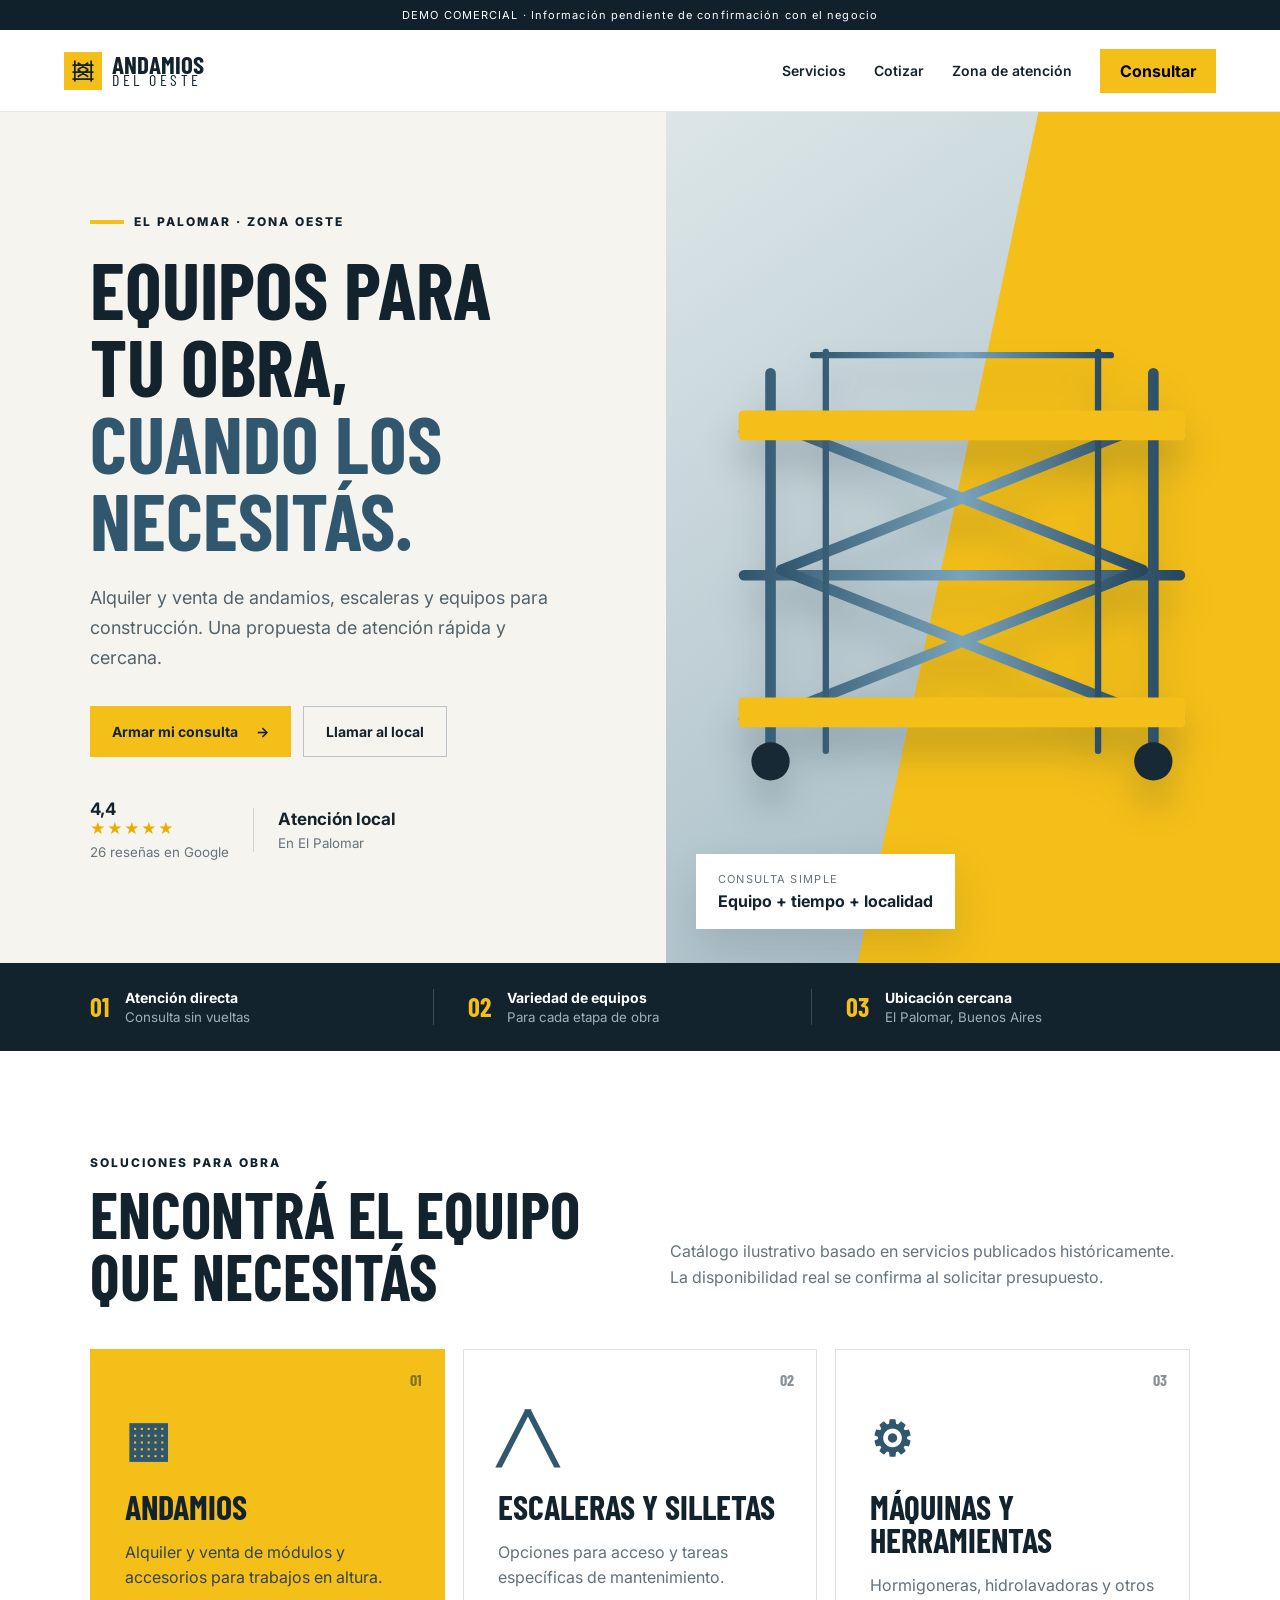
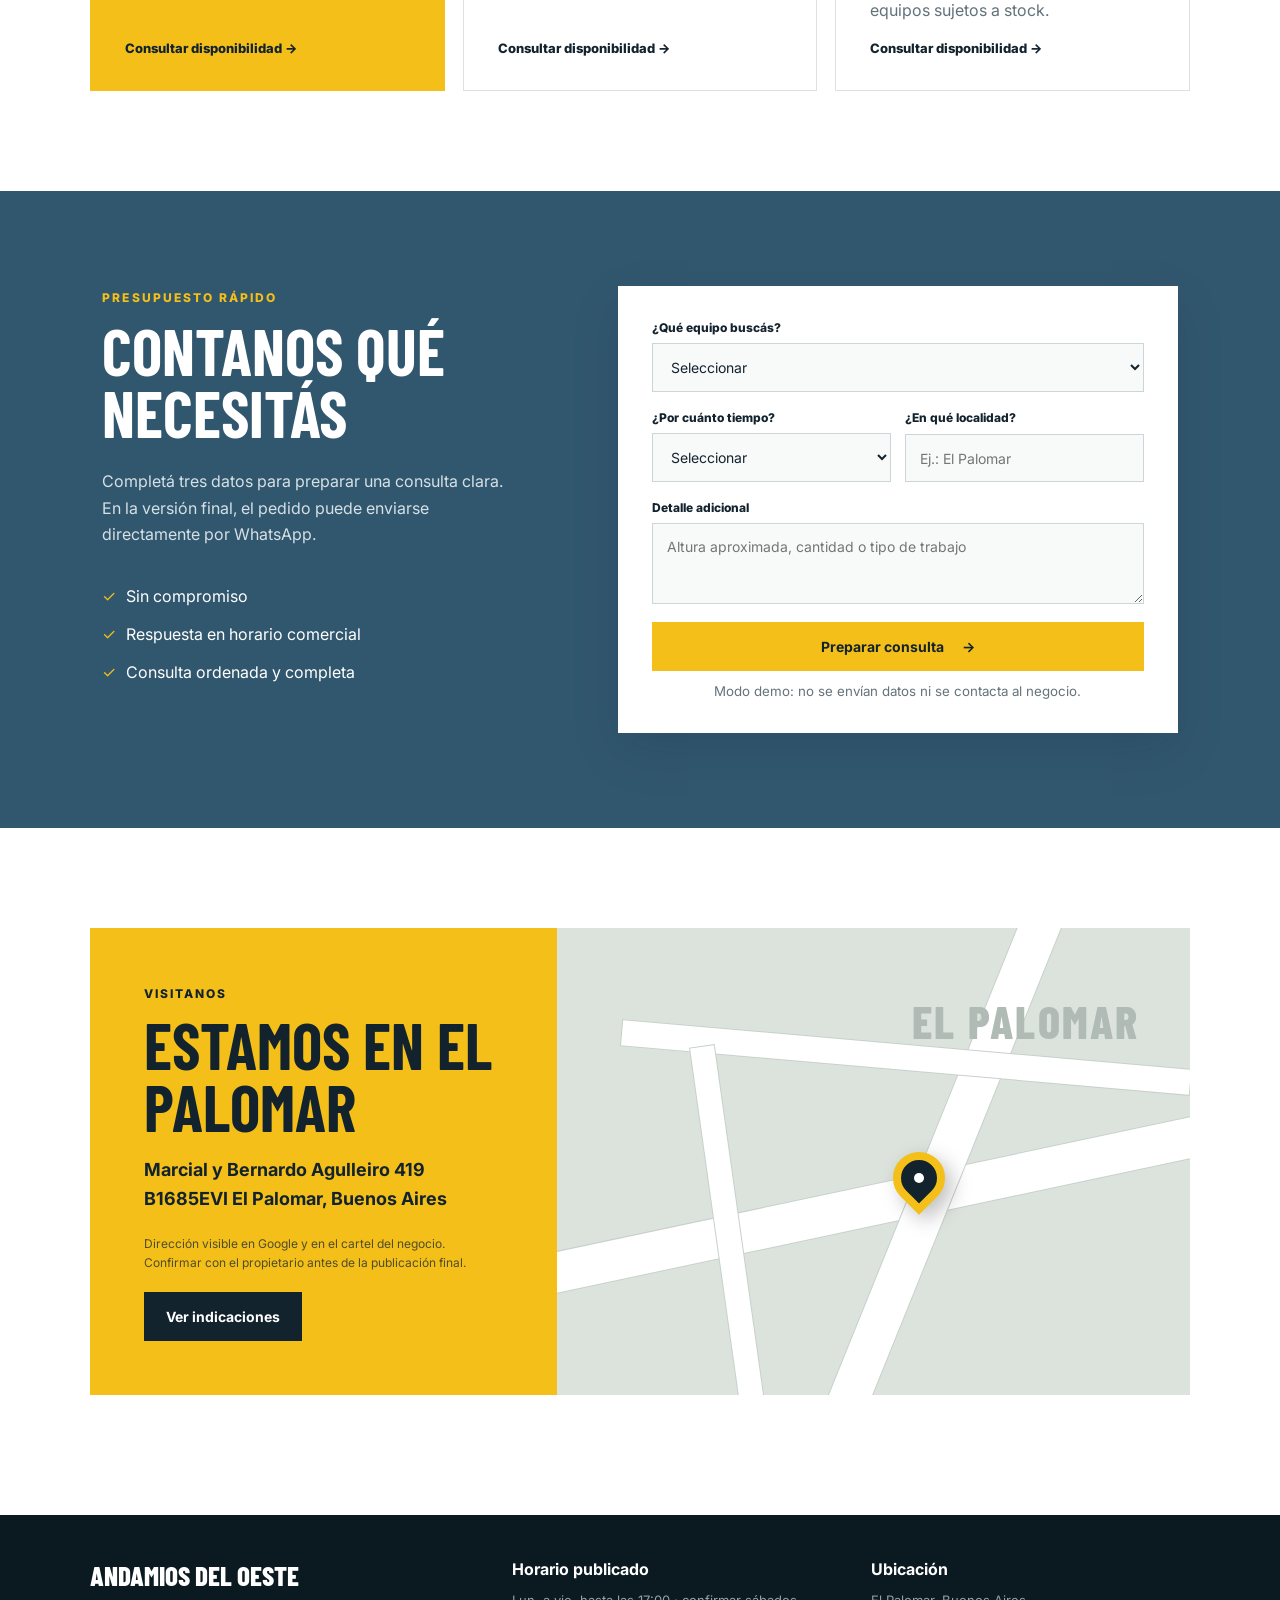
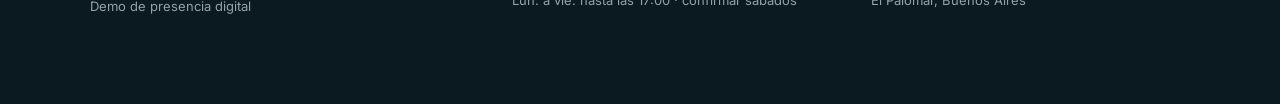
==== index.html @ 30270b1c "Crear demo comercial de Andamios del Oeste" ====
<!doctype html>
<html lang="es-AR">
<head>
  <meta charset="utf-8">
  <meta name="viewport" content="width=device-width, initial-scale=1">
  <meta name="description" content="Demo de sitio web para Andamios del Oeste: alquiler y venta de equipos para obra en El Palomar y Zona Oeste.">
  <meta name="robots" content="noindex,nofollow">
  <meta name="theme-color" content="#f4bf18">
  <title>Andamios del Oeste | Demo web</title>
  <link rel="preconnect" href="https://fonts.googleapis.com">
  <link rel="preconnect" href="https://fonts.gstatic.com" crossorigin>
  <link href="https://fonts.googleapis.com/css2?family=Barlow+Condensed:wght@600;700;800&family=Inter:wght@400;500;600;700;800&display=swap" rel="stylesheet">
  <link rel="stylesheet" href="styles.css">
</head>
<body>
  <div class="demo-strip">DEMO COMERCIAL · Información pendiente de confirmación con el negocio</div>
  <header class="site-header">
    <a class="brand" href="#inicio" aria-label="Andamios del Oeste, inicio">
      <span class="brand-mark" aria-hidden="true">
        <svg viewBox="0 0 48 48"><path d="M10 42V6m28 36V6M6 14h36M6 26h36M6 38h36M15 10l18 12M33 10 15 22M15 22l18 12M33 22 15 34"/></svg>
      </span>
      <span><strong>ANDAMIOS</strong><small>DEL OESTE</small></span>
    </a>
    <button class="menu-button" type="button" aria-expanded="false" aria-controls="nav">Menú</button>
    <nav id="nav" aria-label="Navegación principal">
      <a href="#servicios">Servicios</a>
      <a href="#cotizador">Cotizar</a>
      <a href="#zona">Zona de atención</a>
      <button class="nav-cta js-demo-contact" type="button">Consultar</button>
    </nav>
  </header>

  <main id="inicio">
    <section class="hero">
      <div class="hero-copy">
        <div class="eyebrow"><span></span> EL PALOMAR · ZONA OESTE</div>
        <h1>Equipos para tu obra, <em>cuando los necesitás.</em></h1>
        <p class="hero-lead">Alquiler y venta de andamios, escaleras y equipos para construcción. Una propuesta de atención rápida y cercana.</p>
        <div class="hero-actions">
          <a class="button primary" href="#cotizador">Armar mi consulta <span>→</span></a>
          <button class="button secondary js-demo-contact" type="button">Llamar al local</button>
        </div>
        <div class="trust-row">
          <div class="rating"><strong>4,4</strong><span class="stars" aria-label="4,4 de 5 estrellas">★★★★★</span><small>26 reseñas en Google</small></div>
          <div class="trust-divider"></div>
          <div><strong>Atención local</strong><small>En El Palomar</small></div>
        </div>
      </div>
      <div class="hero-visual" aria-label="Ilustración de estructura de andamios">
        <div class="yellow-panel"></div>
        <svg class="scaffold" viewBox="0 0 520 470" role="img" aria-label="Andamio modular ilustrado">
          <defs><linearGradient id="steel" x1="0" x2="1"><stop stop-color="#31576f"/><stop offset=".5" stop-color="#79a3ba"/><stop offset="1" stop-color="#26475d"/></linearGradient></defs>
          <g fill="none" stroke="url(#steel)" stroke-width="10" stroke-linecap="round" stroke-linejoin="round">
            <path d="M80 420V65M440 420V65M55 120h410M55 255h410M55 390h410"/>
            <path d="M90 115l340 135M430 115 90 250M90 250l340 135M430 250 90 385"/>
            <path d="M132 420V45M388 420V45M120 48h280" stroke-width="6"/>
          </g>
          <g fill="#182936"><circle cx="80" cy="430" r="18"/><circle cx="440" cy="430" r="18"/></g>
          <g fill="#f4bf18"><rect x="50" y="100" width="420" height="28" rx="4"/><rect x="50" y="370" width="420" height="28" rx="4"/></g>
        </svg>
        <div class="visual-card"><span>Consulta simple</span><strong>Equipo + tiempo + localidad</strong></div>
      </div>
    </section>

    <section class="proof-bar" aria-label="Beneficios">
      <div><b>01</b><span><strong>Atención directa</strong><small>Consulta sin vueltas</small></span></div>
      <div><b>02</b><span><strong>Variedad de equipos</strong><small>Para cada etapa de obra</small></span></div>
      <div><b>03</b><span><strong>Ubicación cercana</strong><small>El Palomar, Buenos Aires</small></span></div>
    </section>

    <section class="section services" id="servicios">
      <div class="section-heading">
        <div><span class="kicker">SOLUCIONES PARA OBRA</span><h2>Encontrá el equipo que necesitás</h2></div>
        <p>Catálogo ilustrativo basado en servicios publicados históricamente. La disponibilidad real se confirma al solicitar presupuesto.</p>
      </div>
      <div class="service-grid">
        <article class="service-card featured">
          <span class="service-number">01</span><div class="service-icon scaffold-mini" aria-hidden="true">▦</div>
          <h3>Andamios</h3><p>Alquiler y venta de módulos y accesorios para trabajos en altura.</p><a href="#cotizador">Consultar disponibilidad →</a>
        </article>
        <article class="service-card">
          <span class="service-number">02</span><div class="service-icon" aria-hidden="true">╱╲</div>
          <h3>Escaleras y silletas</h3><p>Opciones para acceso y tareas específicas de mantenimiento.</p><a href="#cotizador">Consultar disponibilidad →</a>
        </article>
        <article class="service-card">
          <span class="service-number">03</span><div class="service-icon" aria-hidden="true">⚙</div>
          <h3>Máquinas y herramientas</h3><p>Hormigoneras, hidrolavadoras y otros equipos sujetos a stock.</p><a href="#cotizador">Consultar disponibilidad →</a>
        </article>
      </div>
    </section>

    <section class="quote-section" id="cotizador">
      <div class="quote-intro">
        <span class="kicker light">PRESUPUESTO RÁPIDO</span>
        <h2>Contanos qué necesitás</h2>
        <p>Completá tres datos para preparar una consulta clara. En la versión final, el pedido puede enviarse directamente por WhatsApp.</p>
        <ul><li>Sin compromiso</li><li>Respuesta en horario comercial</li><li>Consulta ordenada y completa</li></ul>
      </div>
      <form class="quote-form" id="quote-form">
        <label>¿Qué equipo buscás?
          <select name="equipo" required><option value="">Seleccionar</option><option>Andamios</option><option>Escaleras o silletas</option><option>Hormigonera</option><option>Hidrolavadora</option><option>Otro equipo</option></select>
        </label>
        <div class="form-row">
          <label>¿Por cuánto tiempo?<select name="tiempo" required><option value="">Seleccionar</option><option>1 día</option><option>1 semana</option><option>15 días</option><option>1 mes</option><option>A definir</option></select></label>
          <label>¿En qué localidad?<input name="localidad" type="text" placeholder="Ej.: El Palomar" required></label>
        </div>
        <label>Detalle adicional <textarea name="detalle" rows="3" placeholder="Altura aproximada, cantidad o tipo de trabajo"></textarea></label>
        <button class="button primary wide" type="submit">Preparar consulta <span>→</span></button>
        <small class="form-note">Modo demo: no se envían datos ni se contacta al negocio.</small>
      </form>
    </section>

    <section class="section location" id="zona">
      <div class="location-card">
        <span class="kicker">VISITANOS</span><h2>Estamos en El Palomar</h2>
        <p class="address">Marcial y Bernardo Agulleiro 419<br>B1685EVI El Palomar, Buenos Aires</p>
        <p class="pending">Dirección visible en Google y en el cartel del negocio. Confirmar con el propietario antes de la publicación final.</p>
        <button class="button dark js-demo-contact" type="button">Ver indicaciones</button>
      </div>
      <div class="map-art" aria-hidden="true">
        <div class="road road-a"></div><div class="road road-b"></div><div class="road road-c"></div><div class="road road-d"></div>
        <div class="map-label">EL PALOMAR</div><div class="pin"><span></span></div>
      </div>
    </section>
  </main>

  <footer>
    <div class="footer-brand"><strong>ANDAMIOS DEL OESTE</strong><span>Demo de presencia digital</span></div>
    <div><strong>Horario publicado</strong><span>Lun. a vie. hasta las 17:00 · confirmar sábados</span></div>
    <div><strong>Ubicación</strong><span>El Palomar, Buenos Aires</span></div>
  </footer>

  <div class="sticky-contact"><span><strong>¿Necesitás un presupuesto?</strong><small>Prepará tu consulta en pocos pasos</small></span><a href="#cotizador">Cotizar ahora</a></div>

  <dialog id="demo-dialog">
    <button class="dialog-close" type="button" aria-label="Cerrar">×</button>
    <span class="dialog-icon">✓</span>
    <h2>Función lista para conectar</h2>
    <p>Esta es una demo. El teléfono, WhatsApp y las indicaciones se activan únicamente después de que el negocio confirme sus datos.</p>
    <button class="button dark dialog-ok" type="button">Entendido</button>
  </dialog>

  <script src="script.js"></script>
</body>
</html>
---- styles.css ----
:root{--yellow:#f4bf18;--yellow-2:#ffd84e;--ink:#13232e;--steel:#31576f;--muted:#65737c;--paper:#f6f4ee;--white:#fff;--line:#dce2e4;--shadow:0 18px 45px rgba(14,32,43,.13)}
*{box-sizing:border-box}html{scroll-behavior:smooth}body{margin:0;color:var(--ink);font-family:Inter,system-ui,sans-serif;background:#fff}.demo-strip{background:#10212c;color:#fff;text-align:center;font-size:11px;letter-spacing:.1em;padding:8px 16px}.site-header{height:82px;display:flex;align-items:center;justify-content:space-between;padding:0 clamp(20px,5vw,72px);border-bottom:1px solid #e7e7e7;position:sticky;top:0;background:rgba(255,255,255,.96);backdrop-filter:blur(12px);z-index:20}.brand{display:flex;align-items:center;gap:10px;text-decoration:none;color:var(--ink);line-height:.8}.brand-mark{width:38px;height:38px;background:var(--yellow);display:grid;place-items:center}.brand-mark svg{width:28px;fill:none;stroke:var(--ink);stroke-width:3}.brand strong{font-family:"Barlow Condensed";font-size:25px;display:block}.brand small{font-family:"Barlow Condensed";font-size:16px;letter-spacing:.22em}.site-header nav{display:flex;align-items:center;gap:28px}.site-header nav a{text-decoration:none;color:var(--ink);font-size:14px;font-weight:600}.nav-cta,.menu-button{border:0;font:inherit;font-weight:700;cursor:pointer}.nav-cta{background:var(--yellow);padding:12px 20px}.menu-button{display:none;background:transparent}.hero{min-height:610px;display:grid;grid-template-columns:1.04fr .96fr;background:var(--paper);overflow:hidden}.hero-copy{padding:clamp(60px,8vw,105px) clamp(24px,7vw,110px)}.eyebrow,.kicker{font-size:12px;font-weight:800;letter-spacing:.17em}.eyebrow{display:flex;align-items:center;gap:10px}.eyebrow span{width:34px;height:4px;background:var(--yellow)}h1,h2,h3{font-family:"Barlow Condensed",sans-serif;margin:0;line-height:.97}h1{font-size:clamp(58px,6.2vw,92px);max-width:760px;margin:22px 0 24px;text-transform:uppercase}h1 em{display:block;color:var(--steel);font-style:normal}.hero-lead{font-size:18px;line-height:1.65;color:#52636d;max-width:620px}.hero-actions{display:flex;gap:12px;margin:34px 0}.button{display:inline-flex;justify-content:center;align-items:center;gap:18px;border:0;padding:16px 22px;text-decoration:none;font:700 14px Inter;color:var(--ink);cursor:pointer;transition:.2s transform,.2s box-shadow}.button:hover{transform:translateY(-2px);box-shadow:0 8px 18px rgba(16,33,44,.15)}.primary{background:var(--yellow)}.secondary{background:transparent;border:1px solid #bac4c8}.dark{background:var(--ink);color:#fff}.wide{width:100%}.trust-row{display:flex;align-items:center;gap:24px;margin-top:42px}.trust-row div{display:grid}.trust-row strong{font-size:17px}.trust-row small{color:var(--muted);margin-top:6px}.stars{color:#e9ad00;letter-spacing:1px;font-size:15px}.trust-divider{width:1px;height:44px!important;background:#cfd5d7}.hero-visual{position:relative;min-height:610px;background:linear-gradient(145deg,#dce6e8,#9db4bf);overflow:hidden}.yellow-panel{position:absolute;width:72%;height:120%;right:-18%;top:-10%;background:var(--yellow);transform:skewX(-12deg)}.scaffold{position:absolute;z-index:2;width:min(90%,560px);left:50%;top:52%;transform:translate(-52%,-50%);filter:drop-shadow(0 24px 18px rgba(21,43,54,.23))}.visual-card{position:absolute;z-index:3;bottom:34px;left:30px;background:white;padding:18px 22px;box-shadow:var(--shadow);display:grid}.visual-card span{font-size:11px;color:var(--muted);text-transform:uppercase;letter-spacing:.12em}.visual-card strong{margin-top:5px}.proof-bar{display:grid;grid-template-columns:repeat(3,1fr);background:var(--ink);color:white;padding:26px clamp(24px,7vw,110px);gap:34px}.proof-bar>div{display:flex;gap:16px;align-items:center;border-right:1px solid #3c4c56}.proof-bar>div:last-child{border:0}.proof-bar b{font-family:"Barlow Condensed";font-size:26px;color:var(--yellow)}.proof-bar span{display:grid}.proof-bar strong{font-size:14px}.proof-bar small{color:#9fb0b8;margin-top:3px}.section{padding:100px clamp(24px,7vw,110px)}.section-heading{display:flex;justify-content:space-between;align-items:end;gap:50px;margin-bottom:42px}.section-heading h2,.quote-intro h2,.location h2{font-size:clamp(46px,5vw,68px);text-transform:uppercase;margin-top:12px}.section-heading p{max-width:520px;color:var(--muted);line-height:1.65}.service-grid{display:grid;grid-template-columns:repeat(3,1fr);gap:18px}.service-card{position:relative;border:1px solid var(--line);padding:34px;min-height:330px;display:flex;flex-direction:column}.service-card.featured{background:var(--yellow);border-color:var(--yellow)}.service-number{position:absolute;top:20px;right:22px;font:700 16px "Barlow Condensed";opacity:.5}.service-icon{font:700 48px "Barlow Condensed";margin:24px 0;color:var(--steel)}.service-card h3{font-size:34px;text-transform:uppercase}.service-card p{color:#62717a;line-height:1.6}.service-card.featured p{color:#34454e}.service-card a{margin-top:auto;color:var(--ink);font-size:13px;font-weight:800;text-decoration:none}.quote-section{display:grid;grid-template-columns:.85fr 1.15fr;gap:8vw;padding:95px clamp(24px,8vw,130px);background:var(--steel);color:#fff}.light{color:var(--yellow)}.quote-intro h2{margin:14px 0 24px}.quote-intro p{color:#d6e0e5;line-height:1.65}.quote-intro ul{list-style:none;padding:0;margin-top:30px}.quote-intro li{padding:9px 0}.quote-intro li:before{content:"✓";color:var(--yellow);margin-right:10px}.quote-form{background:#fff;color:var(--ink);padding:34px;box-shadow:var(--shadow)}.quote-form label{display:grid;gap:8px;font-size:12px;font-weight:800;margin-bottom:18px}.quote-form input,.quote-form select,.quote-form textarea{width:100%;padding:14px;border:1px solid #ccd5d9;background:#f8faf9;font:14px Inter;color:var(--ink);border-radius:0}.quote-form input:focus,.quote-form select:focus,.quote-form textarea:focus{outline:3px solid rgba(244,191,24,.35);border-color:#c49600}.form-row{display:grid;grid-template-columns:1fr 1fr;gap:14px}.form-note{display:block;text-align:center;color:var(--muted);margin-top:12px}.location{display:grid;grid-template-columns:.85fr 1.15fr;padding-bottom:120px}.location-card{padding:54px;background:var(--yellow)}.address{font-size:18px;line-height:1.6;font-weight:700}.pending{font-size:12px;line-height:1.6;opacity:.73;margin:20px 0}.map-art{min-height:430px;background:#dbe3dc;position:relative;overflow:hidden}.road{position:absolute;background:#fff;box-shadow:0 0 0 1px #c7d1cb}.road-a{width:120%;height:40px;top:55%;left:-10%;transform:rotate(-12deg)}.road-b{width:40px;height:120%;left:58%;top:-10%;transform:rotate(22deg)}.road-c{width:90%;height:25px;top:25%;left:10%;transform:rotate(5deg)}.road-d{width:24px;height:80%;left:25%;top:25%;transform:rotate(-8deg)}.map-label{position:absolute;right:8%;top:14%;font:800 46px "Barlow Condensed";color:#afbbb4;letter-spacing:.05em}.pin{position:absolute;left:53%;top:48%;width:52px;height:52px;background:var(--ink);border:8px solid var(--yellow);border-radius:50% 50% 50% 0;transform:rotate(-45deg);box-shadow:0 10px 20px rgba(0,0,0,.25)}.pin span{position:absolute;width:10px;height:10px;background:#fff;border-radius:50%;left:13px;top:13px}footer{display:grid;grid-template-columns:1.2fr 1fr 1fr;gap:40px;background:#0b1921;color:#fff;padding:44px clamp(24px,7vw,110px) 90px}footer div{display:grid;gap:7px}footer span{color:#91a2aa;font-size:13px}.footer-brand strong{font:800 27px "Barlow Condensed"}.sticky-contact{display:none}dialog{border:0;padding:40px;max-width:470px;text-align:center;box-shadow:0 24px 90px rgba(0,0,0,.35)}dialog::backdrop{background:rgba(7,20,28,.75)}.dialog-close{position:absolute;right:12px;top:8px;border:0;background:none;font-size:28px;cursor:pointer}.dialog-icon{display:grid;place-items:center;margin:0 auto 20px;width:54px;height:54px;background:var(--yellow);border-radius:50%;font-size:26px;font-weight:800}dialog h2{font-size:38px;text-transform:uppercase}dialog p{color:var(--muted);line-height:1.6}.dialog-ok{margin-top:10px}
@media(max-width:850px){.site-header{height:68px}.menu-button{display:block}.site-header nav{display:none;position:absolute;top:68px;left:0;right:0;background:white;padding:20px;box-shadow:var(--shadow);align-items:stretch;flex-direction:column;gap:16px}.site-header nav.open{display:flex}.hero{grid-template-columns:1fr}.hero-copy{padding:58px 24px 46px}.hero-visual{min-height:410px}.proof-bar{grid-template-columns:1fr;padding:22px 24px;gap:18px}.proof-bar>div{border-right:0;border-bottom:1px solid #3c4c56;padding-bottom:16px}.proof-bar>div:last-child{border:0;padding-bottom:0}.section{padding:72px 20px}.section-heading{display:block}.section-heading p{margin-top:20px}.service-grid{grid-template-columns:1fr}.quote-section{grid-template-columns:1fr;padding:72px 20px}.location{grid-template-columns:1fr}.location-card{padding:40px 28px}.map-art{min-height:310px}footer{grid-template-columns:1fr;padding:42px 24px 100px}.sticky-contact{position:fixed;z-index:19;bottom:0;left:0;right:0;display:flex;justify-content:space-between;align-items:center;background:#fff;padding:10px 14px;box-shadow:0 -7px 24px rgba(0,0,0,.14)}.sticky-contact span{display:grid;font-size:12px}.sticky-contact small{color:var(--muted);margin-top:2px}.sticky-contact a{background:var(--yellow);padding:12px 15px;color:var(--ink);text-decoration:none;font-size:12px;font-weight:800}.form-row{grid-template-columns:1fr}.hero-actions{flex-direction:column}.button{width:100%}h1{font-size:58px}.trust-row{gap:14px}.map-label{font-size:34px}}
@media(max-width:420px){.brand strong{font-size:21px}.brand small{font-size:13px}.brand-mark{width:34px;height:34px}.demo-strip{font-size:9px}.quote-form{padding:24px 18px}.location h2,.quote-intro h2,.section-heading h2{font-size:46px}}
@media(prefers-reduced-motion:reduce){html{scroll-behavior:auto}.button{transition:none}}
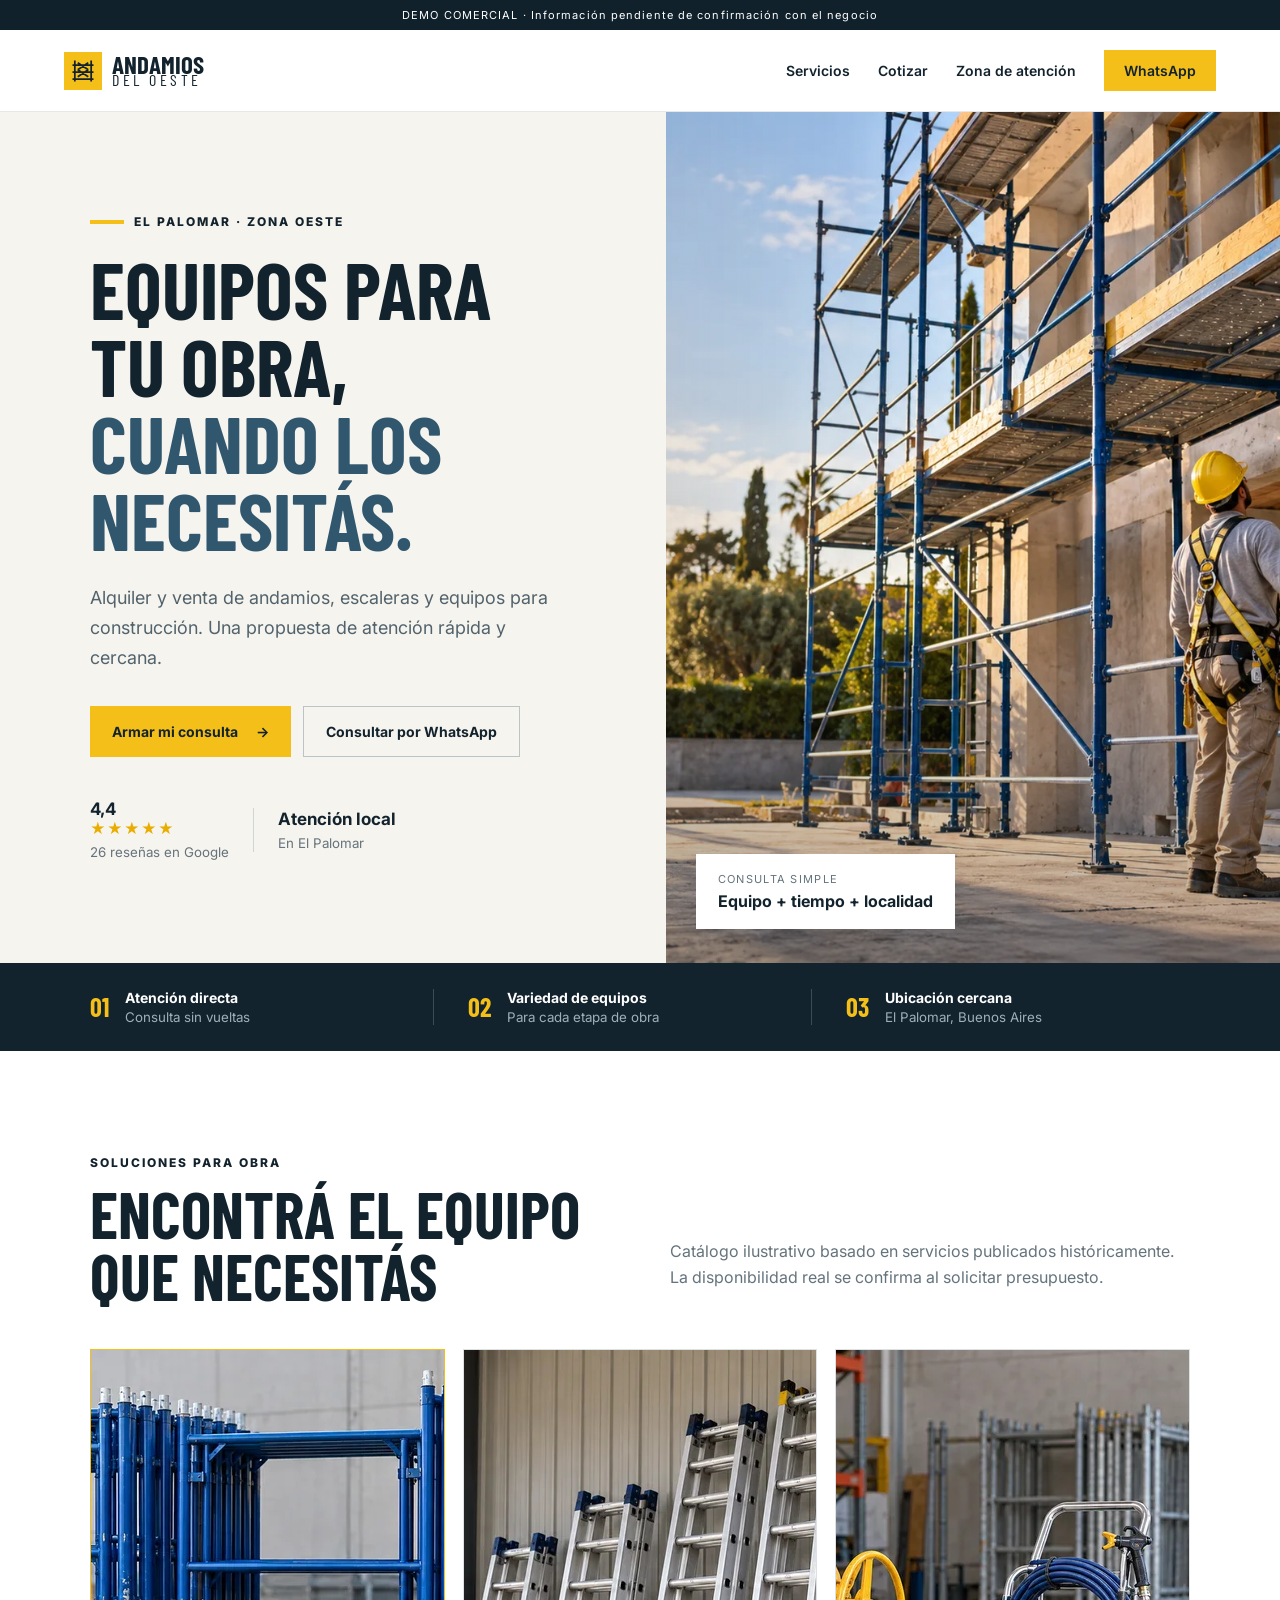
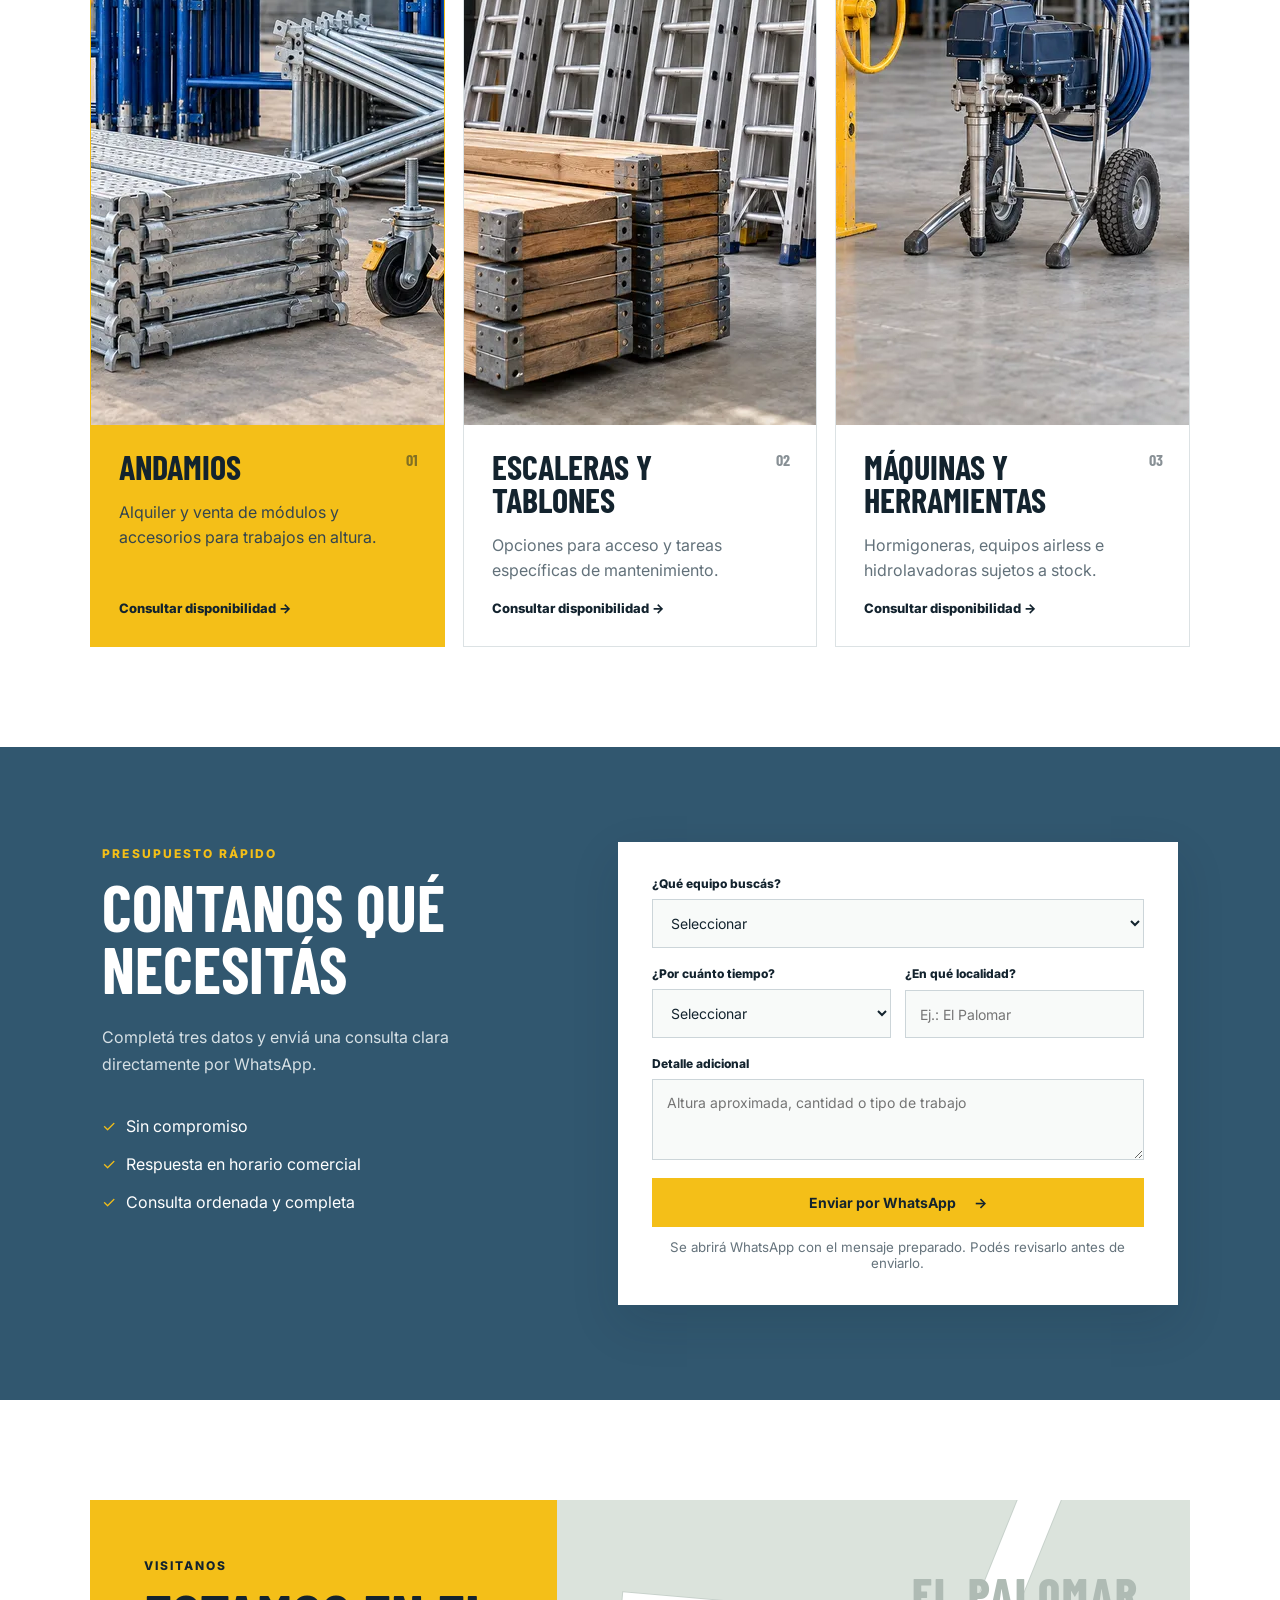
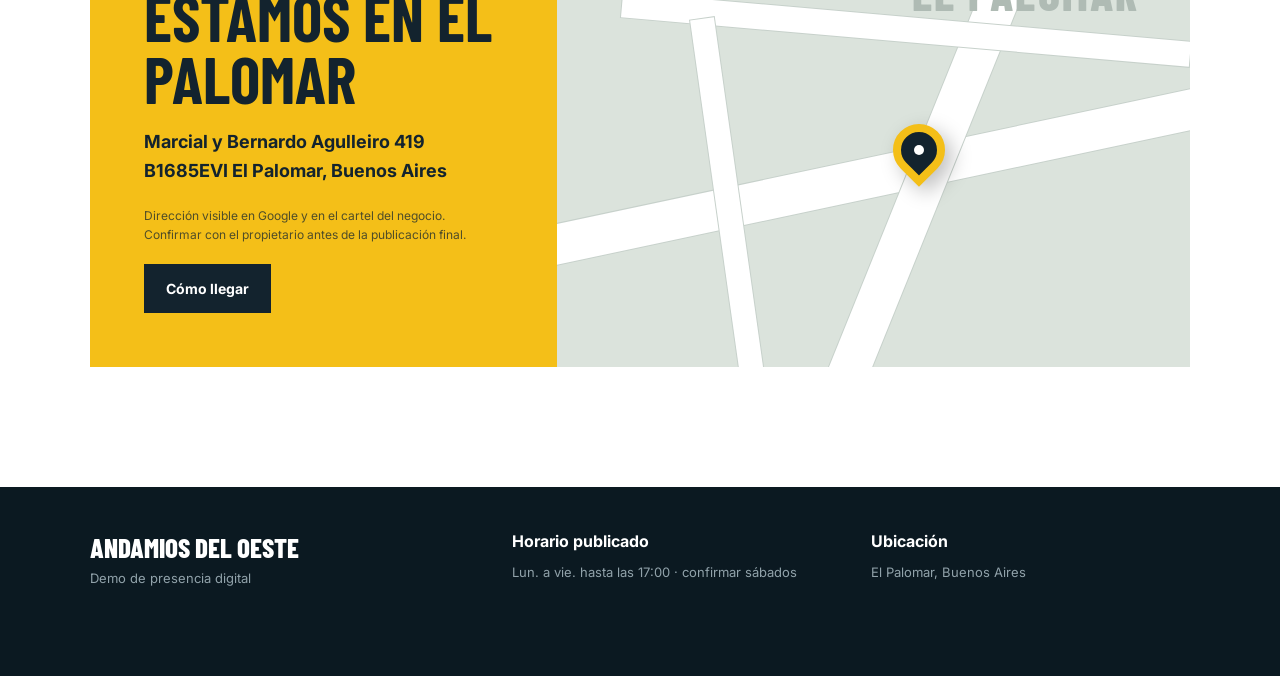
==== commit 05a0ab47: "Mejorar demo con imágenes y WhatsApp autorizado" ====
--- a/index.html
+++ b/index.html
@@ -26,7 +26,7 @@
       <a href="#servicios">Servicios</a>
       <a href="#cotizador">Cotizar</a>
       <a href="#zona">Zona de atención</a>
-      <button class="nav-cta js-demo-contact" type="button">Consultar</button>
+      <a class="nav-cta whatsapp-link" href="https://wa.me/5491133786768?text=Hola%2C%20quisiera%20consultar%20por%20el%20alquiler%20de%20equipos." target="_blank" rel="noopener">WhatsApp</a>
     </nav>
   </header>
 
@@ -38,7 +38,7 @@
         <p class="hero-lead">Alquiler y venta de andamios, escaleras y equipos para construcción. Una propuesta de atención rápida y cercana.</p>
         <div class="hero-actions">
           <a class="button primary" href="#cotizador">Armar mi consulta <span>→</span></a>
-          <button class="button secondary js-demo-contact" type="button">Llamar al local</button>
+          <a class="button secondary whatsapp-link" href="https://wa.me/5491133786768?text=Hola%2C%20quisiera%20consultar%20por%20el%20alquiler%20de%20equipos." target="_blank" rel="noopener">Consultar por WhatsApp</a>
         </div>
         <div class="trust-row">
           <div class="rating"><strong>4,4</strong><span class="stars" aria-label="4,4 de 5 estrellas">★★★★★</span><small>26 reseñas en Google</small></div>
@@ -46,18 +46,9 @@
           <div><strong>Atención local</strong><small>En El Palomar</small></div>
         </div>
       </div>
-      <div class="hero-visual" aria-label="Ilustración de estructura de andamios">
-        <div class="yellow-panel"></div>
-        <svg class="scaffold" viewBox="0 0 520 470" role="img" aria-label="Andamio modular ilustrado">
-          <defs><linearGradient id="steel" x1="0" x2="1"><stop stop-color="#31576f"/><stop offset=".5" stop-color="#79a3ba"/><stop offset="1" stop-color="#26475d"/></linearGradient></defs>
-          <g fill="none" stroke="url(#steel)" stroke-width="10" stroke-linecap="round" stroke-linejoin="round">
-            <path d="M80 420V65M440 420V65M55 120h410M55 255h410M55 390h410"/>
-            <path d="M90 115l340 135M430 115 90 250M90 250l340 135M430 250 90 385"/>
-            <path d="M132 420V45M388 420V45M120 48h280" stroke-width="6"/>
-          </g>
-          <g fill="#182936"><circle cx="80" cy="430" r="18"/><circle cx="440" cy="430" r="18"/></g>
-          <g fill="#f4bf18"><rect x="50" y="100" width="420" height="28" rx="4"/><rect x="50" y="370" width="420" height="28" rx="4"/></g>
-        </svg>
+      <div class="hero-visual">
+        <img src="assets/images/hero-andamios.webp" alt="Andamio modular instalado junto a una obra, con operario usando equipo de seguridad" width="1400" height="1050" fetchpriority="high">
+        <div class="hero-shade"></div>
         <div class="visual-card"><span>Consulta simple</span><strong>Equipo + tiempo + localidad</strong></div>
       </div>
     </section>
@@ -75,16 +66,19 @@
       </div>
       <div class="service-grid">
         <article class="service-card featured">
-          <span class="service-number">01</span><div class="service-icon scaffold-mini" aria-hidden="true">▦</div>
-          <h3>Andamios</h3><p>Alquiler y venta de módulos y accesorios para trabajos en altura.</p><a href="#cotizador">Consultar disponibilidad →</a>
+          <img src="assets/images/andamios-equipos.webp" alt="Marcos, plataformas, crucetas y ruedas de andamios preparados para alquiler" width="900" height="675" loading="lazy">
+          <div class="service-card-body"><span class="service-number">01</span>
+          <h3>Andamios</h3><p>Alquiler y venta de módulos y accesorios para trabajos en altura.</p><a href="#cotizador">Consultar disponibilidad →</a></div>
         </article>
         <article class="service-card">
-          <span class="service-number">02</span><div class="service-icon" aria-hidden="true">╱╲</div>
-          <h3>Escaleras y silletas</h3><p>Opciones para acceso y tareas específicas de mantenimiento.</p><a href="#cotizador">Consultar disponibilidad →</a>
+          <img src="assets/images/escaleras-tablones.webp" alt="Escaleras profesionales y tablones de obra ordenados en depósito" width="900" height="675" loading="lazy">
+          <div class="service-card-body"><span class="service-number">02</span>
+          <h3>Escaleras y tablones</h3><p>Opciones para acceso y tareas específicas de mantenimiento.</p><a href="#cotizador">Consultar disponibilidad →</a></div>
         </article>
         <article class="service-card">
-          <span class="service-number">03</span><div class="service-icon" aria-hidden="true">⚙</div>
-          <h3>Máquinas y herramientas</h3><p>Hormigoneras, hidrolavadoras y otros equipos sujetos a stock.</p><a href="#cotizador">Consultar disponibilidad →</a>
+          <img src="assets/images/maquinas-herramientas.webp" alt="Hormigonera, equipo airless e hidrolavadora listos para alquilar" width="900" height="675" loading="lazy">
+          <div class="service-card-body"><span class="service-number">03</span>
+          <h3>Máquinas y herramientas</h3><p>Hormigoneras, equipos airless e hidrolavadoras sujetos a stock.</p><a href="#cotizador">Consultar disponibilidad →</a></div>
         </article>
       </div>
     </section>
@@ -93,7 +87,7 @@
       <div class="quote-intro">
         <span class="kicker light">PRESUPUESTO RÁPIDO</span>
         <h2>Contanos qué necesitás</h2>
-        <p>Completá tres datos para preparar una consulta clara. En la versión final, el pedido puede enviarse directamente por WhatsApp.</p>
+        <p>Completá tres datos y enviá una consulta clara directamente por WhatsApp.</p>
         <ul><li>Sin compromiso</li><li>Respuesta en horario comercial</li><li>Consulta ordenada y completa</li></ul>
       </div>
       <form class="quote-form" id="quote-form">
@@ -105,8 +99,8 @@
           <label>¿En qué localidad?<input name="localidad" type="text" placeholder="Ej.: El Palomar" required></label>
         </div>
         <label>Detalle adicional <textarea name="detalle" rows="3" placeholder="Altura aproximada, cantidad o tipo de trabajo"></textarea></label>
-        <button class="button primary wide" type="submit">Preparar consulta <span>→</span></button>
-        <small class="form-note">Modo demo: no se envían datos ni se contacta al negocio.</small>
+        <button class="button primary wide" type="submit">Enviar por WhatsApp <span>→</span></button>
+        <small class="form-note">Se abrirá WhatsApp con el mensaje preparado. Podés revisarlo antes de enviarlo.</small>
       </form>
     </section>
 
@@ -115,7 +109,7 @@
         <span class="kicker">VISITANOS</span><h2>Estamos en El Palomar</h2>
         <p class="address">Marcial y Bernardo Agulleiro 419<br>B1685EVI El Palomar, Buenos Aires</p>
         <p class="pending">Dirección visible en Google y en el cartel del negocio. Confirmar con el propietario antes de la publicación final.</p>
-        <button class="button dark js-demo-contact" type="button">Ver indicaciones</button>
+        <a class="button dark" href="https://www.google.com/maps/search/?api=1&amp;query=Marcial%20y%20Bernardo%20Agulleiro%20419%2C%20El%20Palomar%2C%20Buenos%20Aires" target="_blank" rel="noopener">Cómo llegar</a>
       </div>
       <div class="map-art" aria-hidden="true">
         <div class="road road-a"></div><div class="road road-b"></div><div class="road road-c"></div><div class="road road-d"></div>
@@ -130,15 +124,7 @@
     <div><strong>Ubicación</strong><span>El Palomar, Buenos Aires</span></div>
   </footer>
 
-  <div class="sticky-contact"><span><strong>¿Necesitás un presupuesto?</strong><small>Prepará tu consulta en pocos pasos</small></span><a href="#cotizador">Cotizar ahora</a></div>
-
-  <dialog id="demo-dialog">
-    <button class="dialog-close" type="button" aria-label="Cerrar">×</button>
-    <span class="dialog-icon">✓</span>
-    <h2>Función lista para conectar</h2>
-    <p>Esta es una demo. El teléfono, WhatsApp y las indicaciones se activan únicamente después de que el negocio confirme sus datos.</p>
-    <button class="button dark dialog-ok" type="button">Entendido</button>
-  </dialog>
+  <div class="sticky-contact"><span><strong>¿Necesitás un presupuesto?</strong><small>Escribinos por WhatsApp</small></span><a class="whatsapp-link" href="https://wa.me/5491133786768?text=Hola%2C%20quisiera%20consultar%20por%20el%20alquiler%20de%20equipos." target="_blank" rel="noopener">Consultar</a></div>
 
   <script src="script.js"></script>
 </body>
--- a/styles.css
+++ b/styles.css
@@ -3,3 +3,18 @@
 @media(max-width:850px){.site-header{height:68px}.menu-button{display:block}.site-header nav{display:none;position:absolute;top:68px;left:0;right:0;background:white;padding:20px;box-shadow:var(--shadow);align-items:stretch;flex-direction:column;gap:16px}.site-header nav.open{display:flex}.hero{grid-template-columns:1fr}.hero-copy{padding:58px 24px 46px}.hero-visual{min-height:410px}.proof-bar{grid-template-columns:1fr;padding:22px 24px;gap:18px}.proof-bar>div{border-right:0;border-bottom:1px solid #3c4c56;padding-bottom:16px}.proof-bar>div:last-child{border:0;padding-bottom:0}.section{padding:72px 20px}.section-heading{display:block}.section-heading p{margin-top:20px}.service-grid{grid-template-columns:1fr}.quote-section{grid-template-columns:1fr;padding:72px 20px}.location{grid-template-columns:1fr}.location-card{padding:40px 28px}.map-art{min-height:310px}footer{grid-template-columns:1fr;padding:42px 24px 100px}.sticky-contact{position:fixed;z-index:19;bottom:0;left:0;right:0;display:flex;justify-content:space-between;align-items:center;background:#fff;padding:10px 14px;box-shadow:0 -7px 24px rgba(0,0,0,.14)}.sticky-contact span{display:grid;font-size:12px}.sticky-contact small{color:var(--muted);margin-top:2px}.sticky-contact a{background:var(--yellow);padding:12px 15px;color:var(--ink);text-decoration:none;font-size:12px;font-weight:800}.form-row{grid-template-columns:1fr}.hero-actions{flex-direction:column}.button{width:100%}h1{font-size:58px}.trust-row{gap:14px}.map-label{font-size:34px}}
 @media(max-width:420px){.brand strong{font-size:21px}.brand small{font-size:13px}.brand-mark{width:34px;height:34px}.demo-strip{font-size:9px}.quote-form{padding:24px 18px}.location h2,.quote-intro h2,.section-heading h2{font-size:46px}}
 @media(prefers-reduced-motion:reduce){html{scroll-behavior:auto}.button{transition:none}}
+
+/* Original photography and authorized contact upgrade */
+.hero-visual{background:#9db4bf}
+.hero-visual>img{position:absolute;inset:0;width:100%;height:100%;object-fit:cover;object-position:center;display:block}
+.hero-shade{position:absolute;inset:0;background:linear-gradient(90deg,rgba(8,21,29,.08),transparent 42%),linear-gradient(0deg,rgba(8,21,29,.28),transparent 42%)}
+.service-card{padding:0;min-height:420px;overflow:hidden;background:#fff}
+.service-card>img{width:100%;aspect-ratio:4/3;object-fit:cover;display:block;transition:transform .45s ease}
+.service-card:hover>img{transform:scale(1.025)}
+.service-card-body{position:relative;padding:26px 28px 30px;display:flex;flex:1;flex-direction:column}
+.service-card.featured{background:#fff}
+.service-card.featured .service-card-body{background:var(--yellow)}
+.service-card .service-number{top:25px;right:26px}
+.service-card h3{padding-right:35px}
+.whatsapp-link:focus-visible,.button:focus-visible,.site-header a:focus-visible{outline:3px solid #128c7e;outline-offset:3px}
+@media(max-width:850px){.hero-visual>img{object-position:58% center}.service-card{min-height:0}}
